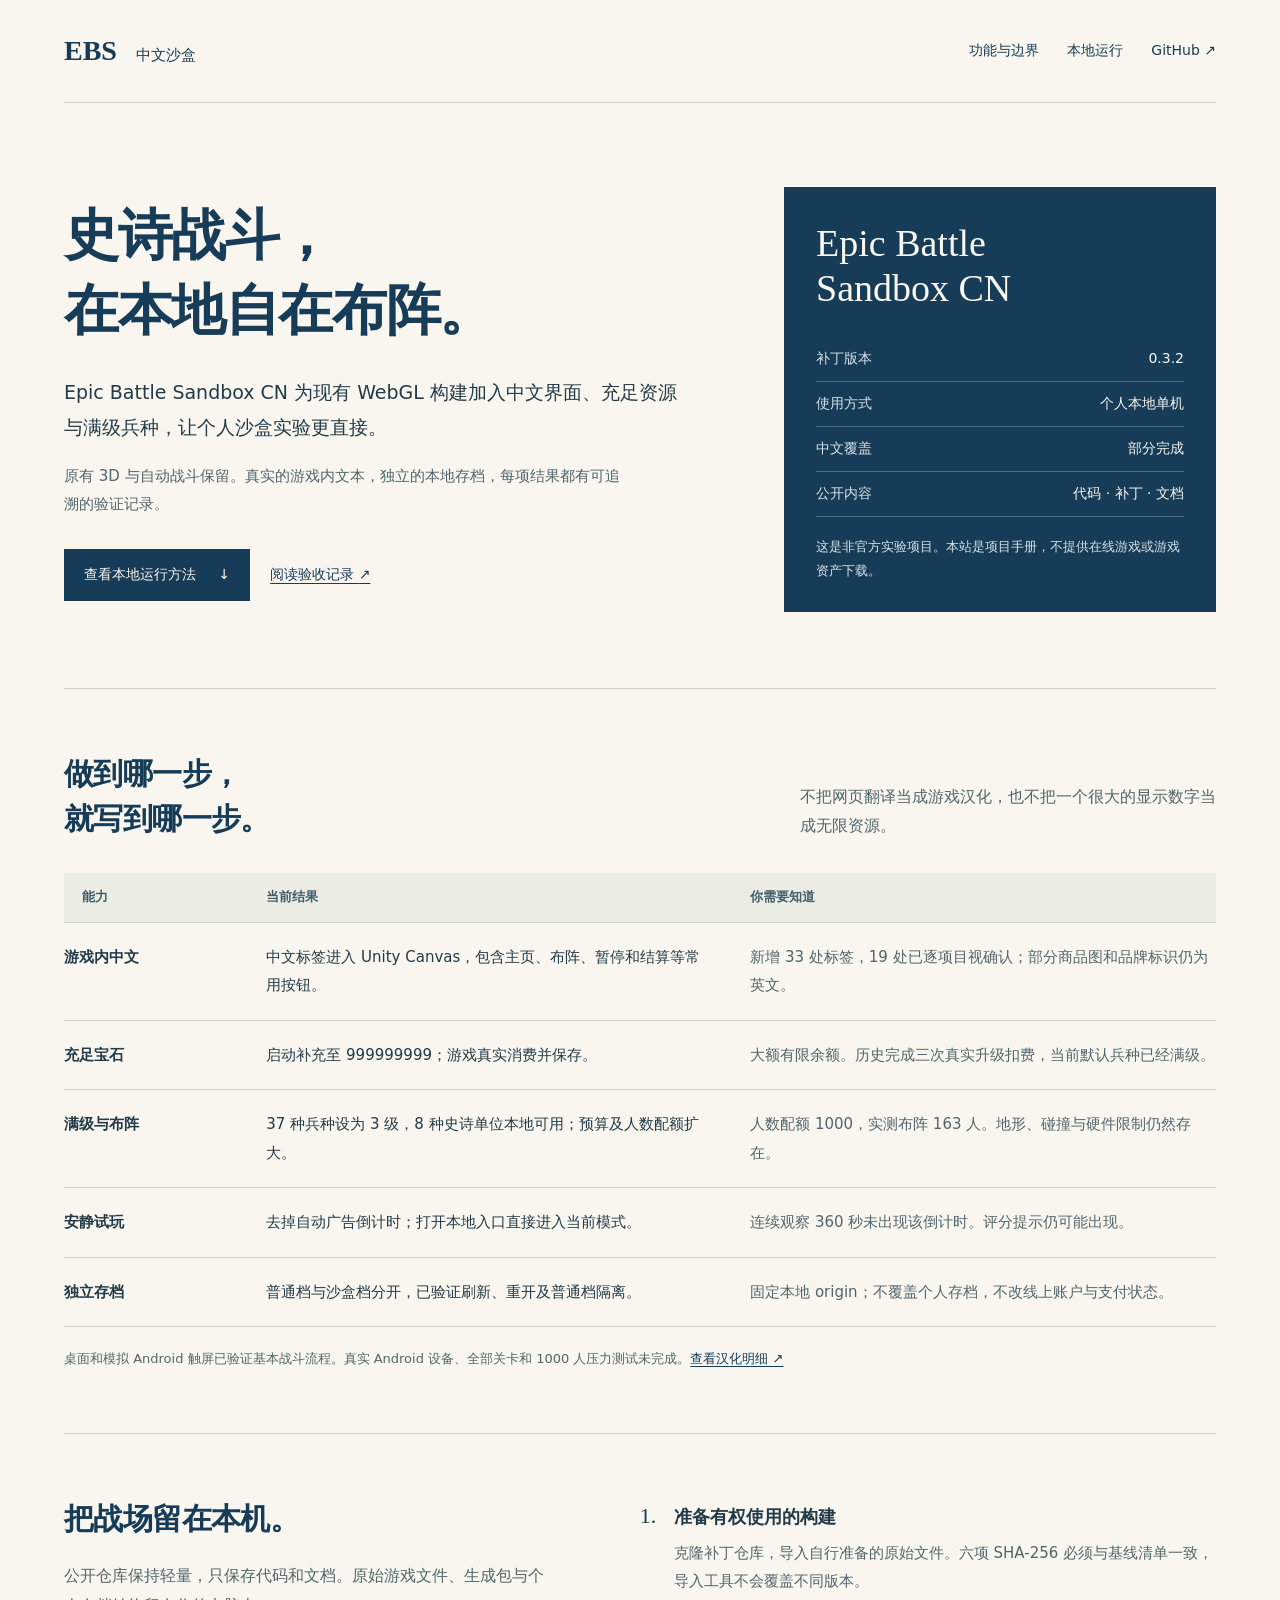
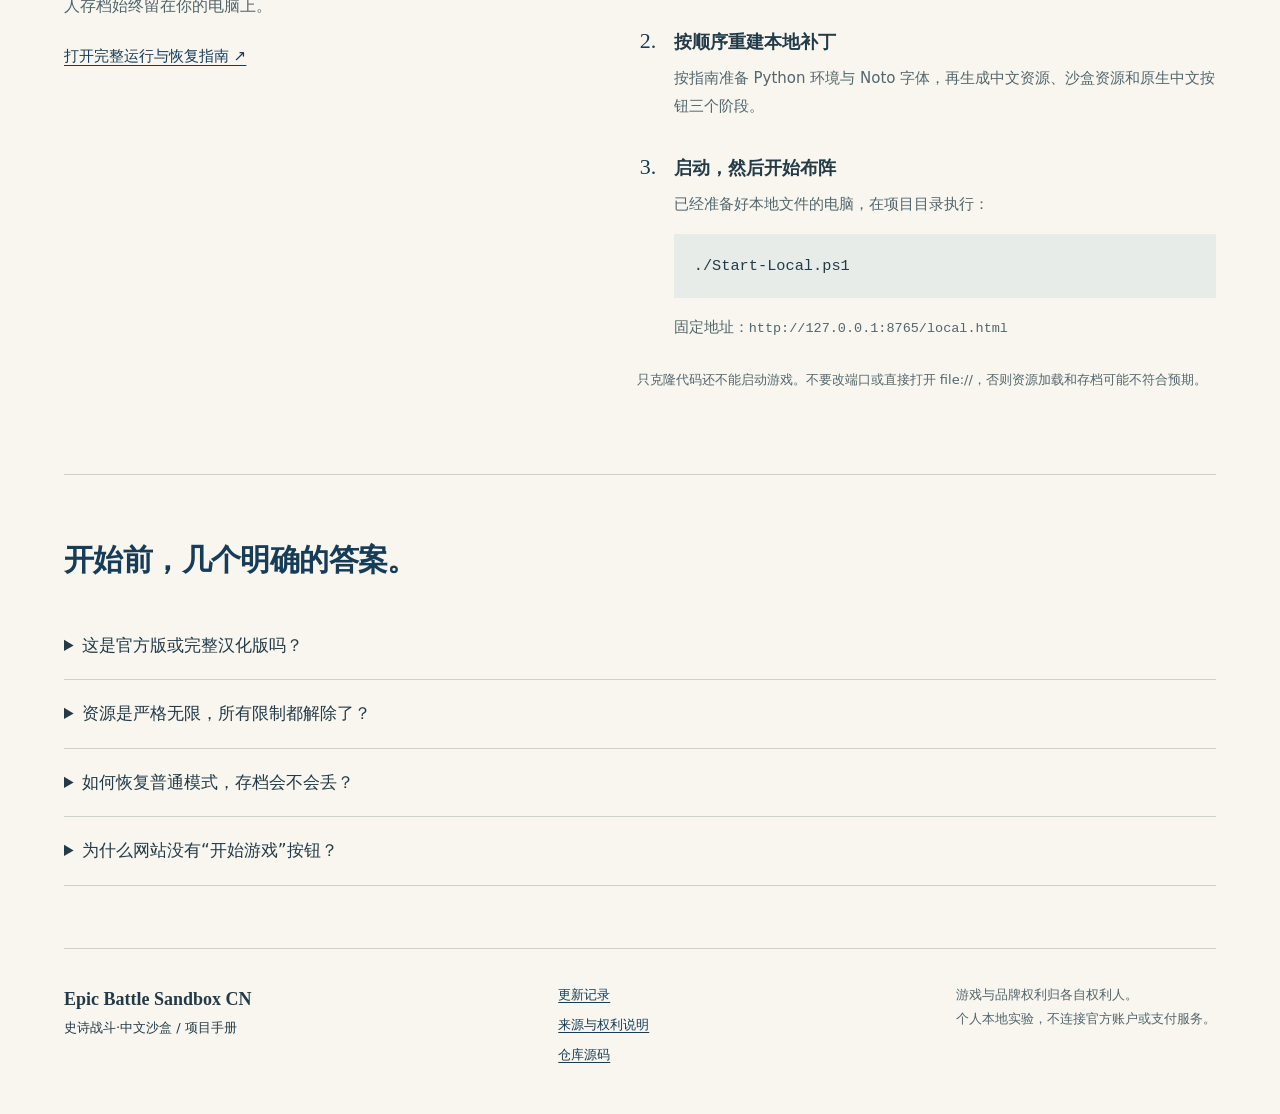
==== site/index.html @ 2bcf2724 "Publish asset-free Chinese sandbox patches and project handbook" ====
<!doctype html>
<html lang="zh-CN">
<head>
  <meta charset="utf-8">
  <meta name="viewport" content="width=device-width, initial-scale=1">
  <meta name="description" content="Epic Battle Sandbox CN：个人本地 Unity WebGL 中文沙盒补丁。了解真实汉化覆盖、资源配置、存档隔离和本地运行方法。">
  <meta name="theme-color" content="#173c58">
  <meta http-equiv="Content-Security-Policy" content="default-src 'self'; style-src 'self'; img-src 'self'; script-src 'none'; connect-src 'none'; object-src 'none'; base-uri 'none'; form-action 'none'">
  <title>史诗战斗·中文沙盒 — Epic Battle Sandbox CN</title>
  <link rel="icon" href="favicon.svg" type="image/svg+xml">
  <link rel="stylesheet" href="style.css">
</head>
<body>
  <a class="skip" href="#main">跳到正文</a>
  <div class="page">
    <header>
      <a class="brand" href="./" aria-label="史诗战斗中文沙盒首页">EBS <span>中文沙盒</span></a>
      <nav aria-label="页面导航"><a href="#features">功能与边界</a><a href="#start">本地运行</a><a href="https://github.com/seiya058904/epic-battle-sandbox-cn">GitHub <span aria-hidden="true">↗</span></a></nav>
    </header>
    <main id="main">
      <section class="intro" aria-labelledby="title">
        <div>
          <h1 id="title">史诗战斗，<br>在本地自在布阵。</h1>
          <p class="lead">Epic Battle Sandbox CN 为现有 WebGL 构建加入中文界面、充足资源与满级兵种，让个人沙盒实验更直接。</p>
          <p class="intro-note">原有 3D 与自动战斗保留。真实的游戏内文本，独立的本地存档，每项结果都有可追溯的验证记录。</p>
          <div class="actions"><a class="primary" href="#start">查看本地运行方法 <span aria-hidden="true">↓</span></a><a href="https://github.com/seiya058904/epic-battle-sandbox-cn/blob/main/AUDIT.md">阅读验收记录 <span aria-hidden="true">↗</span></a></div>
        </div>
        <aside class="edition" aria-label="项目发布信息">
          <span class="edition-name">Epic Battle<br>Sandbox CN</span>
          <dl><div><dt>补丁版本</dt><dd>0.3.2</dd></div><div><dt>使用方式</dt><dd>个人本地单机</dd></div><div><dt>中文覆盖</dt><dd>部分完成</dd></div><div><dt>公开内容</dt><dd>代码 · 补丁 · 文档</dd></div></dl>
          <p>这是非官方实验项目。本站是项目手册，不提供在线游戏或游戏资产下载。</p>
        </aside>
      </section>

      <section id="features" class="section" aria-labelledby="feature-title">
        <div class="section-head"><h2 id="feature-title">做到哪一步，<br>就写到哪一步。</h2><p>不把网页翻译当成游戏汉化，也不把一个很大的显示数字当成无限资源。</p></div>
        <p class="scroll-hint">左右滑动表格，查看完整的验证边界。</p>
        <div class="table-scroll" role="region" aria-label="功能验证情况，可横向滚动" tabindex="0">
          <table><thead><tr><th scope="col">能力</th><th scope="col">当前结果</th><th scope="col">你需要知道</th></tr></thead><tbody>
            <tr><th scope="row">游戏内中文</th><td>中文标签进入 Unity Canvas，包含主页、布阵、暂停和结算等常用按钮。</td><td>新增 33 处标签，19 处已逐项目视确认；部分商品图和品牌标识仍为英文。</td></tr>
            <tr><th scope="row">充足宝石</th><td>启动补充至 999999999；游戏真实消费并保存。</td><td>大额有限余额。历史完成三次真实升级扣费，当前默认兵种已经满级。</td></tr>
            <tr><th scope="row">满级与布阵</th><td>37 种兵种设为 3 级，8 种史诗单位本地可用；预算及人数配额扩大。</td><td>人数配额 1000，实测布阵 163 人。地形、碰撞与硬件限制仍然存在。</td></tr>
            <tr><th scope="row">安静试玩</th><td>去掉自动广告倒计时；打开本地入口直接进入当前模式。</td><td>连续观察 360 秒未出现该倒计时。评分提示仍可能出现。</td></tr>
            <tr><th scope="row">独立存档</th><td>普通档与沙盒档分开，已验证刷新、重开及普通档隔离。</td><td>固定本地 origin；不覆盖个人存档，不改线上账户与支付状态。</td></tr>
          </tbody></table>
        </div>
        <p class="caption">桌面和模拟 Android 触屏已验证基本战斗流程。真实 Android 设备、全部关卡和 1000 人压力测试未完成。<a href="https://github.com/seiya058904/epic-battle-sandbox-cn/blob/main/localization/zh-CN.md">查看汉化明细 ↗</a></p>
      </section>

      <section id="start" class="section start" aria-labelledby="start-title">
        <div><h2 id="start-title">把战场留在本机。</h2><p>公开仓库保持轻量，只保存代码和文档。原始游戏文件、生成包与个人存档始终留在你的电脑上。</p><a class="text-link" href="https://github.com/seiya058904/epic-battle-sandbox-cn/blob/main/README_LOCAL.md">打开完整运行与恢复指南 ↗</a></div>
        <div>
          <ol class="steps">
            <li><h3>准备有权使用的构建</h3><p>克隆补丁仓库，导入自行准备的原始文件。六项 SHA-256 必须与基线清单一致，导入工具不会覆盖不同版本。</p></li>
            <li><h3>按顺序重建本地补丁</h3><p>按指南准备 Python 环境与 Noto 字体，再生成中文资源、沙盒资源和原生中文按钮三个阶段。</p></li>
            <li><h3>启动，然后开始布阵</h3><p>已经准备好本地文件的电脑，在项目目录执行：</p><pre><code>./Start-Local.ps1</code></pre><p>固定地址：<code class="url">http://127.0.0.1:8765/local.html</code></p></li>
          </ol>
          <p class="small">只克隆代码还不能启动游戏。不要改端口或直接打开 file://，否则资源加载和存档可能不符合预期。</p>
        </div>
      </section>

      <section class="section questions" aria-labelledby="questions-title">
        <h2 id="questions-title">开始前，几个明确的答案。</h2>
        <details><summary>这是官方版或完整汉化版吗？</summary><p>不是。它是针对指定编译构建的非官方实验补丁，汉化为部分完成。构建标题不能证明它与 Rappid Studios 手机版属于同一版本，原始游戏也没有在这里被宣称为开源。</p></details>
        <details><summary>资源是严格无限，所有限制都解除了？</summary><p>不是。宝石在每次启动时补充为大额有限值，游戏依然正常扣费；金币和人数配额扩大，地形、碰撞及性能边界保留。本地可用兵种不代表真实购买或线上解锁。</p></details>
        <details><summary>如何恢复普通模式，存档会不会丢？</summary><p>在菜单中打开同一地址并加上 <code>?sandbox=0</code>，即可使用普通模式。普通档与沙盒档分开保存；不要删除浏览器配置或更换本地 origin。完整回滚步骤见运行指南。</p></details>
        <details><summary>为什么网站没有“开始游戏”按钮？</summary><p>本次公开范围仅为代码、补丁和文档。游戏资产、生成构建与个人存档不会上传到 GitHub 或 Pages；本机已有的游戏仍可正常启动。</p></details>
      </section>
    </main>
    <footer><p><strong>Epic Battle Sandbox CN</strong><br>史诗战斗·中文沙盒 / 项目手册</p><div><a href="https://github.com/seiya058904/epic-battle-sandbox-cn/blob/main/CHANGELOG.md">更新记录</a><a href="https://github.com/seiya058904/epic-battle-sandbox-cn/blob/main/NOTICE.md">来源与权利说明</a><a href="https://github.com/seiya058904/epic-battle-sandbox-cn">仓库源码</a></div><p class="small">游戏与品牌权利归各自权利人。<br>个人本地实验，不连接官方账户或支付服务。</p></footer>
  </div>
</body>
</html>
---- site/style.css ----
:root{color-scheme:light;--paper:#f8f6ef;--ink:#233b48;--blue:#173c58;--muted:#52666d;--line:#cbd2cd;--accent:#d7bc7b}
*{box-sizing:border-box}html{scroll-behavior:smooth;scroll-padding-top:24px;scrollbar-color:#81939b var(--paper)}
body{margin:0;background:var(--paper);color:var(--ink);font:17px/1.85 "Microsoft YaHei","PingFang SC",system-ui,sans-serif}
::selection{background:#d7bc7b;color:var(--blue)}a{color:var(--blue);text-underline-offset:.25em;text-decoration-thickness:1px}a:hover{text-decoration-thickness:2px}a:focus-visible,summary:focus-visible,[tabindex]:focus-visible{outline:3px solid #916724;outline-offset:6px}
.page{max-width:1280px;margin:auto;padding:0 64px}.skip{position:absolute;left:16px;top:-100px;background:var(--paper);padding:12px;z-index:10}.skip:focus{top:12px}
header{display:flex;align-items:center;justify-content:space-between;gap:24px;padding:25px 0;border-bottom:1px solid var(--line)}.brand{text-decoration:none;font-family:Georgia,serif;font-size:28px;font-weight:bold}.brand span{font-family:"Microsoft YaHei",sans-serif;font-size:15px;font-weight:400;margin-left:12px}nav{display:flex;gap:28px;font-size:14px}nav a{text-decoration:none}
.intro{display:grid;grid-template-columns:minmax(0,1.5fr) minmax(270px,1fr);gap:72px;padding:84px 0 76px;align-items:center}h1,h2,h3,p{margin:0}h1{font-size:clamp(34px,4.3vw,58px);line-height:1.35;letter-spacing:-.025em;font-weight:650;color:var(--blue);text-wrap:balance}h2{font-size:30px;line-height:1.5;letter-spacing:-.02em;color:var(--blue);text-wrap:balance}h3{font-size:18px;line-height:1.6}.lead{font-size:19px;margin-top:28px;max-width:33em}.intro-note{font-size:15px;color:var(--muted);margin-top:18px;max-width:38em}.actions{display:flex;align-items:center;flex-wrap:wrap;gap:20px;margin-top:30px;font-size:14px}.primary{background:var(--blue);color:var(--paper);padding:13px 20px;text-decoration:none}.primary:hover{background:#28546f}.primary span{margin-left:18px}
.edition{background:var(--blue);color:var(--paper);padding:34px 32px 28px;align-self:stretch;display:flex;flex-direction:column;justify-content:center}.edition-name{font:38px/1.2 Georgia,serif}.edition dl{margin:25px 0 18px}.edition dl div{display:flex;justify-content:space-between;gap:16px;border-bottom:1px solid #526d7d;padding:9px 0;font-size:14px}.edition dt{color:#d6e3e7}.edition dd{margin:0;text-align:right}.edition p{font-size:13px;color:#d6e3e7;line-height:1.9}
.section{padding:62px 0;border-top:1px solid var(--line)}.section-head{display:flex;justify-content:space-between;gap:40px;align-items:end;margin-bottom:32px}.section-head p{max-width:26em;color:var(--muted);font-size:16px}.table-scroll{overflow-x:auto}table{border-collapse:collapse;width:100%;min-width:650px;font-size:15px;line-height:1.9}th,td{padding:20px 18px;text-align:left;vertical-align:top;border-bottom:1px solid var(--line)}thead th{padding-top:12px;padding-bottom:12px;font-size:13px;background:#ebece4;color:#425c67}tbody th{width:16%;white-space:nowrap;padding-left:0;font-weight:600}td{width:42%}td:last-child{color:var(--muted);padding-right:0}.caption{font-size:13px;color:var(--muted);margin-top:20px}.caption a{white-space:nowrap}
.start{display:grid;grid-template-columns:1fr 1.2fr;gap:90px}.start>div>p{margin:20px 0;color:var(--muted);font-size:16px}.text-link{font-size:15px}.steps{margin:0;padding-left:25px}.steps li{padding-left:12px;margin-bottom:26px}.steps li::marker{font-family:Georgia,serif;color:var(--blue);font-size:22px}.steps p{margin-top:8px;font-size:15px;color:var(--muted)}pre{background:#e7ece8;padding:16px 20px;overflow:auto;margin:16px 0}code{font-family:Consolas,monospace;font-size:.9em}.url{overflow-wrap:anywhere}.small{font-size:13px;color:var(--muted)}.start>div>p.small{font-size:13px}
.questions h2{margin-bottom:30px}details{border-bottom:1px solid var(--line);padding:18px 0}summary{cursor:pointer;font-size:17px;font-weight:500}summary:hover{color:#326689}details p{padding:18px 24px 2px;max-width:70ch;font-size:15px;color:var(--muted)}
footer{border-top:1px solid var(--line);display:flex;justify-content:space-between;flex-wrap:wrap;gap:32px;padding:34px 0 48px;font-size:13px}footer strong{font-family:Georgia,serif;font-size:18px}footer>div{display:flex;flex-direction:column;gap:6px}
@media(max-width:900px){.page{padding:0 32px}.intro{gap:32px;padding:55px 0}.edition{padding:28px 24px}.edition-name{font-size:30px}.start{gap:40px}.section-head p{max-width:22em}h2{font-size:26px}}
@media(max-width:640px){body{font-size:16px}.page{padding:0 22px}header{align-items:start;gap:16px;flex-direction:column;padding:18px 0}nav{width:100%;justify-content:space-between;gap:16px;font-size:13px}.brand{font-size:25px}.intro{grid-template-columns:1fr;padding:42px 0;gap:30px}h1{font-size:38px}.lead{font-size:17px;margin-top:22px}.actions{gap:18px;margin-top:24px}.edition{padding:28px}.edition-name{font-size:32px}.section{padding:38px 0}.section-head{display:block}.section-head p{max-width:none;margin-top:16px}.start{grid-template-columns:1fr;gap:26px}.caption{line-height:1.9}.questions h2{font-size:25px}summary{font-size:16px}footer{display:grid;grid-template-columns:1fr;gap:22px}footer>div{flex-direction:row;flex-wrap:wrap;gap:20px}}
.scroll-hint{display:none}@media(max-width:640px){.scroll-hint{display:block;color:var(--muted);font-size:13px;margin-bottom:16px}}
@media(prefers-reduced-motion:reduce){html{scroll-behavior:auto}}
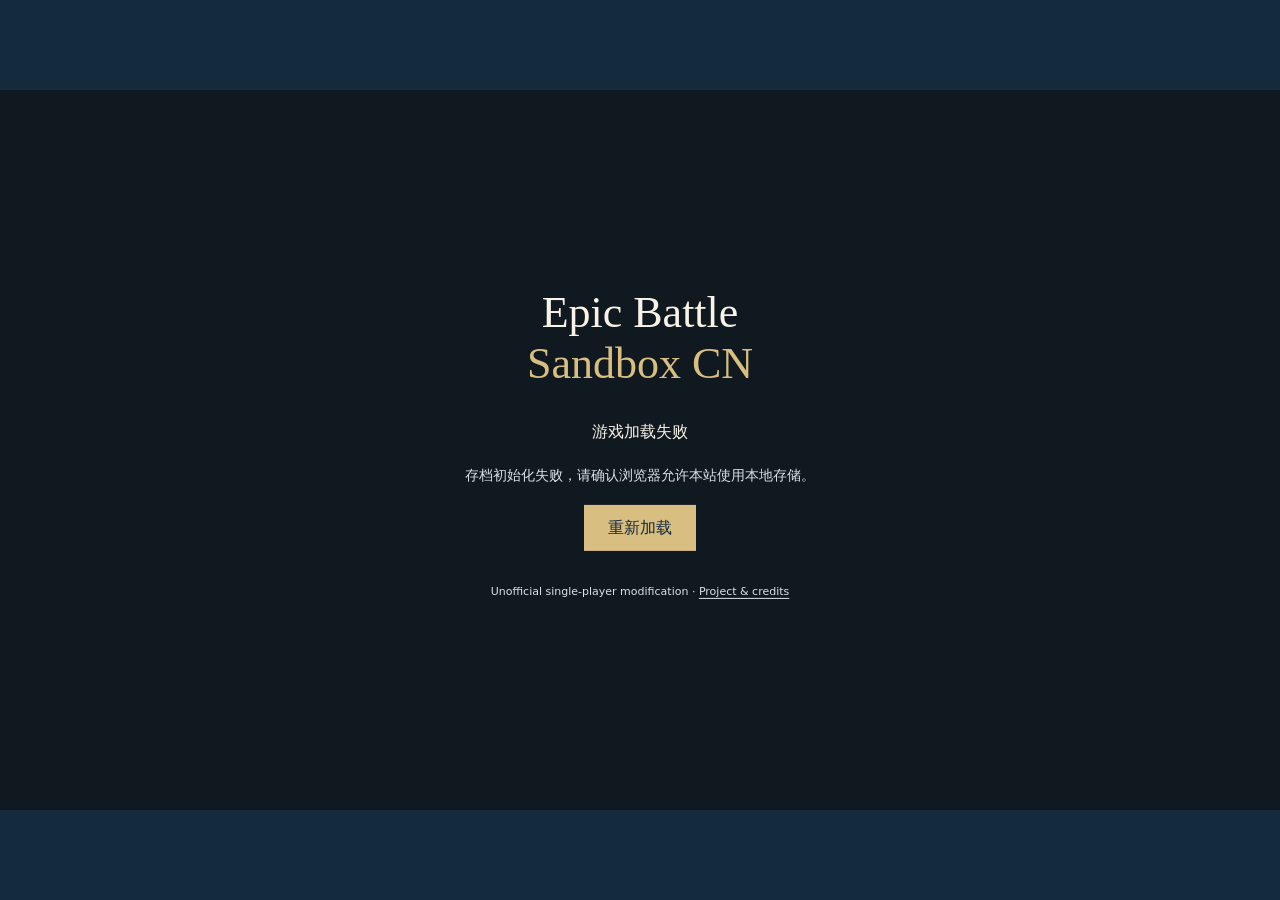
==== commit f636f84f: "Deploy the playable WebGL sandbox with isolated hosted saves and English showcase README" ====
--- a/site/index.html
+++ b/site/index.html
@@ -1,73 +1,29 @@
 <!doctype html>
 <html lang="zh-CN">
 <head>
-  <meta charset="utf-8">
-  <meta name="viewport" content="width=device-width, initial-scale=1">
-  <meta name="description" content="Epic Battle Sandbox CN：个人本地 Unity WebGL 中文沙盒补丁。了解真实汉化覆盖、资源配置、存档隔离和本地运行方法。">
-  <meta name="theme-color" content="#173c58">
-  <meta http-equiv="Content-Security-Policy" content="default-src 'self'; style-src 'self'; img-src 'self'; script-src 'none'; connect-src 'none'; object-src 'none'; base-uri 'none'; form-action 'none'">
-  <title>史诗战斗·中文沙盒 — Epic Battle Sandbox CN</title>
-  <link rel="icon" href="favicon.svg" type="image/svg+xml">
-  <link rel="stylesheet" href="style.css">
+<meta charset="utf-8">
+<meta name="viewport" content="width=device-width,initial-scale=1,viewport-fit=cover">
+<meta name="description" content="Play Epic Battle Sandbox CN: a browser-based single-player battle sandbox with partial Simplified Chinese UI, max-level troops and generous resources.">
+<meta name="theme-color" content="#142b3d">
+<meta http-equiv="Content-Security-Policy" content="default-src 'self' blob: data:; script-src 'self' 'unsafe-eval' blob:; connect-src 'self'; style-src 'self'; object-src 'none'; frame-src 'none'; base-uri 'self'">
+<title>Epic Battle Sandbox CN — Play</title>
+<link rel="icon" href="favicon.svg" type="image/svg+xml">
+<link rel="stylesheet" href="game.css">
 </head>
 <body>
-  <a class="skip" href="#main">跳到正文</a>
-  <div class="page">
-    <header>
-      <a class="brand" href="./" aria-label="史诗战斗中文沙盒首页">EBS <span>中文沙盒</span></a>
-      <nav aria-label="页面导航"><a href="#features">功能与边界</a><a href="#start">本地运行</a><a href="https://github.com/seiya058904/epic-battle-sandbox-cn">GitHub <span aria-hidden="true">↗</span></a></nav>
-    </header>
-    <main id="main">
-      <section class="intro" aria-labelledby="title">
-        <div>
-          <h1 id="title">史诗战斗，<br>在本地自在布阵。</h1>
-          <p class="lead">Epic Battle Sandbox CN 为现有 WebGL 构建加入中文界面、充足资源与满级兵种，让个人沙盒实验更直接。</p>
-          <p class="intro-note">原有 3D 与自动战斗保留。真实的游戏内文本，独立的本地存档，每项结果都有可追溯的验证记录。</p>
-          <div class="actions"><a class="primary" href="#start">查看本地运行方法 <span aria-hidden="true">↓</span></a><a href="https://github.com/seiya058904/epic-battle-sandbox-cn/blob/main/AUDIT.md">阅读验收记录 <span aria-hidden="true">↗</span></a></div>
-        </div>
-        <aside class="edition" aria-label="项目发布信息">
-          <span class="edition-name">Epic Battle<br>Sandbox CN</span>
-          <dl><div><dt>补丁版本</dt><dd>0.3.2</dd></div><div><dt>使用方式</dt><dd>个人本地单机</dd></div><div><dt>中文覆盖</dt><dd>部分完成</dd></div><div><dt>公开内容</dt><dd>代码 · 补丁 · 文档</dd></div></dl>
-          <p>这是非官方实验项目。本站是项目手册，不提供在线游戏或游戏资产下载。</p>
-        </aside>
-      </section>
-
-      <section id="features" class="section" aria-labelledby="feature-title">
-        <div class="section-head"><h2 id="feature-title">做到哪一步，<br>就写到哪一步。</h2><p>不把网页翻译当成游戏汉化，也不把一个很大的显示数字当成无限资源。</p></div>
-        <p class="scroll-hint">左右滑动表格，查看完整的验证边界。</p>
-        <div class="table-scroll" role="region" aria-label="功能验证情况，可横向滚动" tabindex="0">
-          <table><thead><tr><th scope="col">能力</th><th scope="col">当前结果</th><th scope="col">你需要知道</th></tr></thead><tbody>
-            <tr><th scope="row">游戏内中文</th><td>中文标签进入 Unity Canvas，包含主页、布阵、暂停和结算等常用按钮。</td><td>新增 33 处标签，19 处已逐项目视确认；部分商品图和品牌标识仍为英文。</td></tr>
-            <tr><th scope="row">充足宝石</th><td>启动补充至 999999999；游戏真实消费并保存。</td><td>大额有限余额。历史完成三次真实升级扣费，当前默认兵种已经满级。</td></tr>
-            <tr><th scope="row">满级与布阵</th><td>37 种兵种设为 3 级，8 种史诗单位本地可用；预算及人数配额扩大。</td><td>人数配额 1000，实测布阵 163 人。地形、碰撞与硬件限制仍然存在。</td></tr>
-            <tr><th scope="row">安静试玩</th><td>去掉自动广告倒计时；打开本地入口直接进入当前模式。</td><td>连续观察 360 秒未出现该倒计时。评分提示仍可能出现。</td></tr>
-            <tr><th scope="row">独立存档</th><td>普通档与沙盒档分开，已验证刷新、重开及普通档隔离。</td><td>固定本地 origin；不覆盖个人存档，不改线上账户与支付状态。</td></tr>
-          </tbody></table>
-        </div>
-        <p class="caption">桌面和模拟 Android 触屏已验证基本战斗流程。真实 Android 设备、全部关卡和 1000 人压力测试未完成。<a href="https://github.com/seiya058904/epic-battle-sandbox-cn/blob/main/localization/zh-CN.md">查看汉化明细 ↗</a></p>
-      </section>
-
-      <section id="start" class="section start" aria-labelledby="start-title">
-        <div><h2 id="start-title">把战场留在本机。</h2><p>公开仓库保持轻量，只保存代码和文档。原始游戏文件、生成包与个人存档始终留在你的电脑上。</p><a class="text-link" href="https://github.com/seiya058904/epic-battle-sandbox-cn/blob/main/README_LOCAL.md">打开完整运行与恢复指南 ↗</a></div>
-        <div>
-          <ol class="steps">
-            <li><h3>准备有权使用的构建</h3><p>克隆补丁仓库，导入自行准备的原始文件。六项 SHA-256 必须与基线清单一致，导入工具不会覆盖不同版本。</p></li>
-            <li><h3>按顺序重建本地补丁</h3><p>按指南准备 Python 环境与 Noto 字体，再生成中文资源、沙盒资源和原生中文按钮三个阶段。</p></li>
-            <li><h3>启动，然后开始布阵</h3><p>已经准备好本地文件的电脑，在项目目录执行：</p><pre><code>./Start-Local.ps1</code></pre><p>固定地址：<code class="url">http://127.0.0.1:8765/local.html</code></p></li>
-          </ol>
-          <p class="small">只克隆代码还不能启动游戏。不要改端口或直接打开 file://，否则资源加载和存档可能不符合预期。</p>
-        </div>
-      </section>
-
-      <section class="section questions" aria-labelledby="questions-title">
-        <h2 id="questions-title">开始前，几个明确的答案。</h2>
-        <details><summary>这是官方版或完整汉化版吗？</summary><p>不是。它是针对指定编译构建的非官方实验补丁，汉化为部分完成。构建标题不能证明它与 Rappid Studios 手机版属于同一版本，原始游戏也没有在这里被宣称为开源。</p></details>
-        <details><summary>资源是严格无限，所有限制都解除了？</summary><p>不是。宝石在每次启动时补充为大额有限值，游戏依然正常扣费；金币和人数配额扩大，地形、碰撞及性能边界保留。本地可用兵种不代表真实购买或线上解锁。</p></details>
-        <details><summary>如何恢复普通模式，存档会不会丢？</summary><p>在菜单中打开同一地址并加上 <code>?sandbox=0</code>，即可使用普通模式。普通档与沙盒档分开保存；不要删除浏览器配置或更换本地 origin。完整回滚步骤见运行指南。</p></details>
-        <details><summary>为什么网站没有“开始游戏”按钮？</summary><p>本次公开范围仅为代码、补丁和文档。游戏资产、生成构建与个人存档不会上传到 GitHub 或 Pages；本机已有的游戏仍可正常启动。</p></details>
-      </section>
-    </main>
-    <footer><p><strong>Epic Battle Sandbox CN</strong><br>史诗战斗·中文沙盒 / 项目手册</p><div><a href="https://github.com/seiya058904/epic-battle-sandbox-cn/blob/main/CHANGELOG.md">更新记录</a><a href="https://github.com/seiya058904/epic-battle-sandbox-cn/blob/main/NOTICE.md">来源与权利说明</a><a href="https://github.com/seiya058904/epic-battle-sandbox-cn">仓库源码</a></div><p class="small">游戏与品牌权利归各自权利人。<br>个人本地实验，不连接官方账户或支付服务。</p></footer>
-  </div>
+<main><canvas id="unity-canvas" tabindex="0" aria-label="史诗战斗中文沙盒"></canvas></main>
+<section id="loading" aria-live="polite">
+  <h1>Epic Battle<br><span>Sandbox CN</span></h1>
+  <p id="loading-status">正在准备战场…</p>
+  <progress id="loading-progress" max="1" value="0" aria-label="游戏加载进度"></progress>
+  <p class="hint" id="loading-hint">首次加载可能需要稍等片刻。</p>
+  <button id="retry" type="button" hidden>重新加载</button>
+  <p class="credit">Unofficial single-player modification · <a href="https://github.com/seiya058904/epic-battle-sandbox-cn">Project &amp; credits</a></p>
+</section>
+<noscript>请启用 JavaScript 后刷新页面，才能加载游戏。</noscript>
+<script src="prefs-codec.js"></script>
+<script src="local-mode.js"></script>
+<script src="Build/EBS.loader.js"></script>
+<script src="play.js"></script>
 </body>
 </html>
--- a/site/game.css
+++ b/site/game.css
@@ -0,0 +1,11 @@
+html,body{margin:0;width:100%;height:100%;overflow:hidden;background:#142b3d;color:#f8f4e8;font:16px/1.65 system-ui,"Microsoft YaHei",sans-serif}
+*{box-sizing:border-box}[hidden]{display:none!important}
+main{height:100%;display:flex;align-items:center;justify-content:center}
+canvas{display:block;background:#101820;touch-action:none;outline:none}
+#loading{position:absolute;inset:50% auto auto 50%;transform:translate(-50%,-50%);width:min(420px,calc(100% - 40px));text-align:center}
+h1{font:44px/1.15 Georgia,serif;margin:0 0 30px}h1 span{color:#d8be80}
+#loading-status{margin:0 0 16px}progress{appearance:none;width:100%;height:5px;border:0;background:#385269;color:#d8be80}progress::-webkit-progress-bar{background:#385269}progress::-webkit-progress-value{background:#d8be80}progress::-moz-progress-bar{background:#d8be80}
+.hint{color:#d7e3e9;font-size:14px;margin:18px 0}.credit{font-size:11px;color:#d7e3e9;margin-top:32px}a{color:inherit;text-underline-offset:3px}
+button{font:inherit;color:#142b3d;background:#d8be80;padding:10px 24px;border:0;cursor:pointer}button:focus-visible,a:focus-visible{outline:3px solid #fff;outline-offset:4px}
+noscript{position:fixed;inset:auto 20px 20px;text-align:center}
+@media(max-height:450px){h1{font-size:30px;margin-bottom:16px}.credit{margin-top:16px}.hint{margin:12px 0}}
